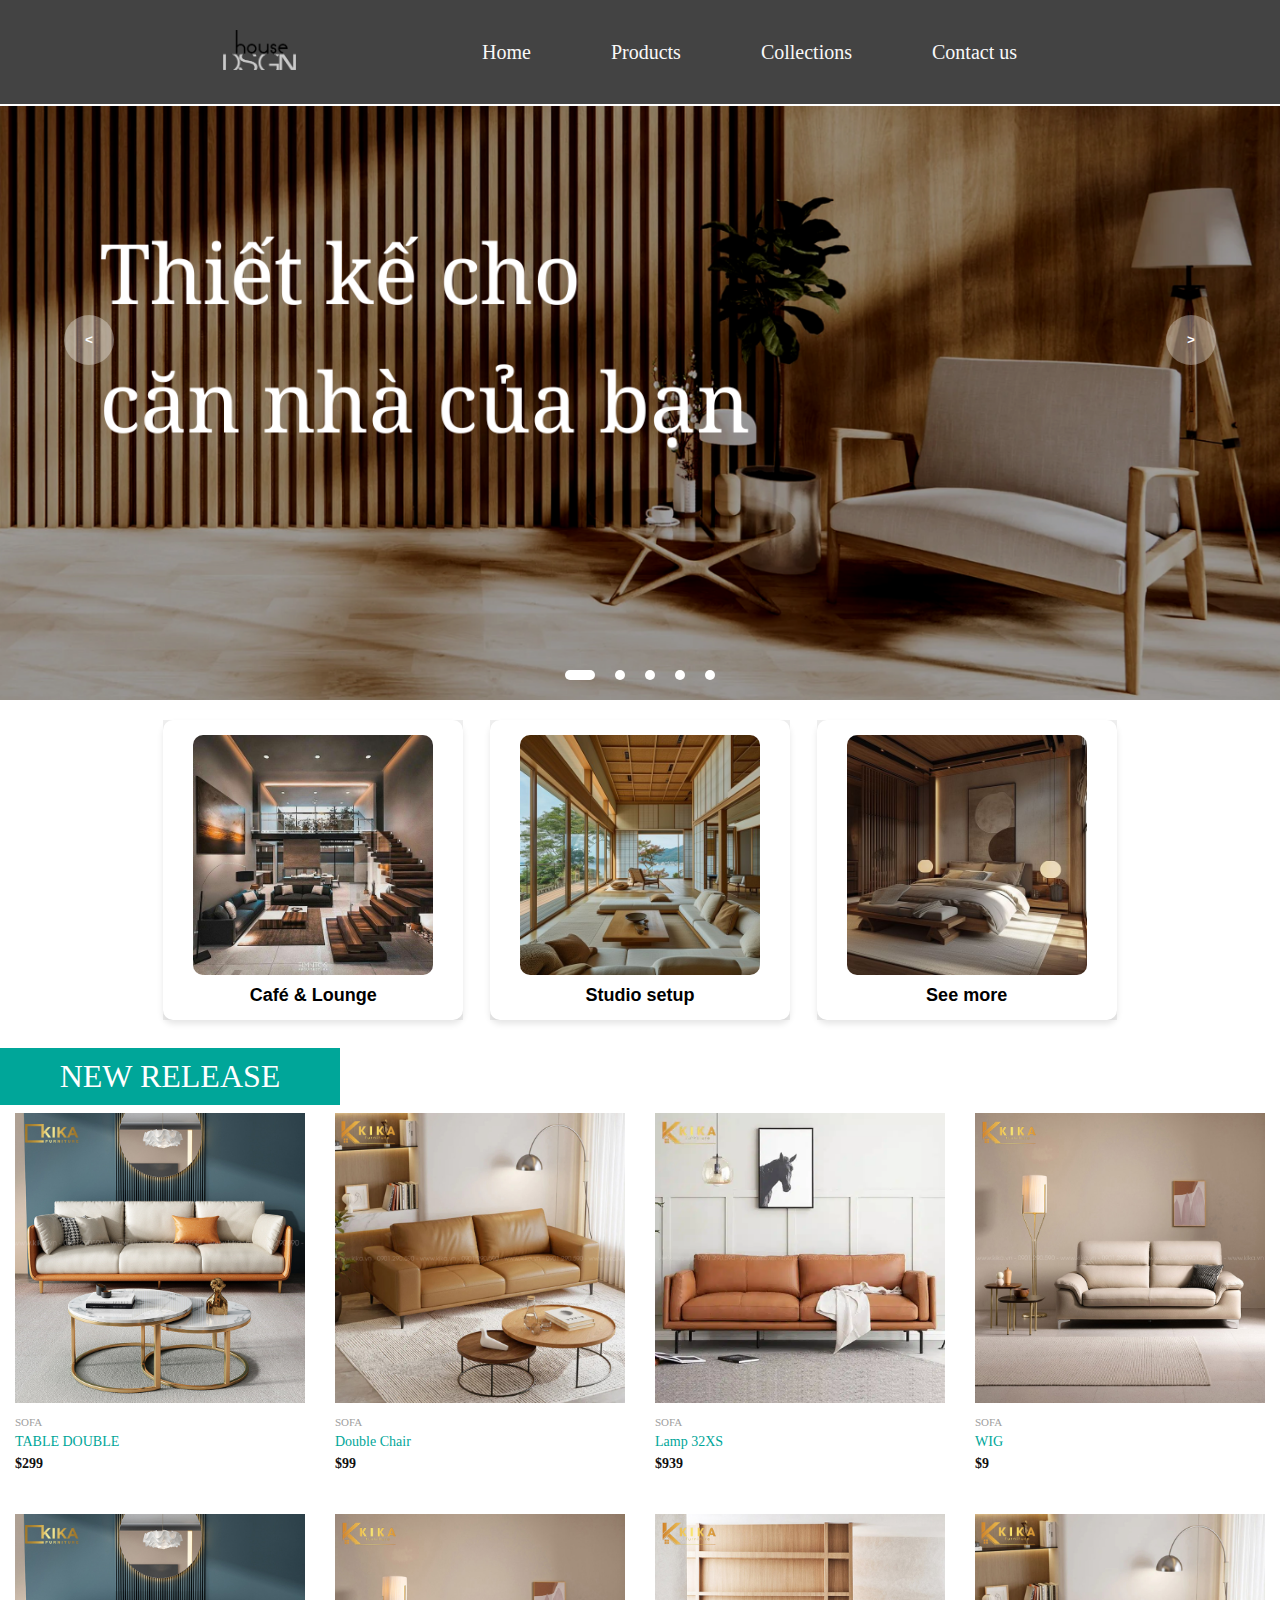
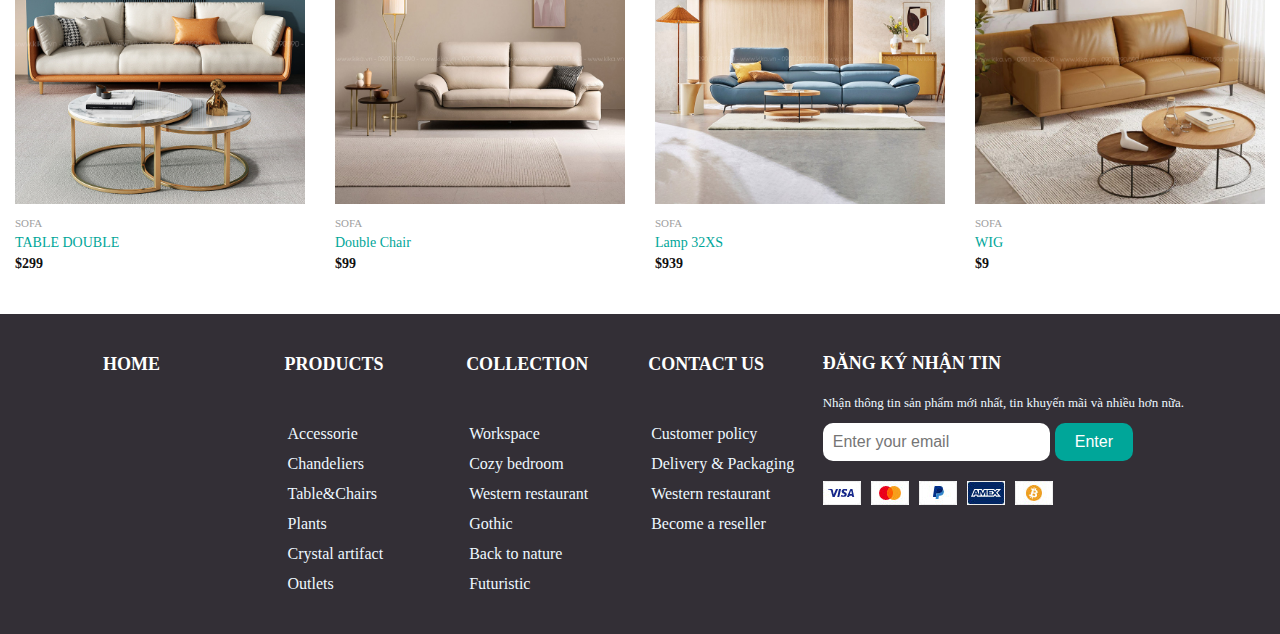
==== index.html @ d5c13649 "sua ten" ====
<!DOCTYPE html>
<html lang="en">
<head>
    <meta charset="UTF-8">
    <meta name="viewport" content="width=device-width, initial-scale=1.0">
    <link rel="stylesheet" href="style_home.css">
    <link rel="stylesheet" href="slide.css">
    <title>INTERIOR WEBSITE</title>
</head>
<body>
  



    <div id="wrapper">
        <div id="header">
          <nav class="container">
            <a href="" id="logo">
              <img src="picture/logo.png" alt="">
            </a>
            <ul id="main-menu">
              <li><a href="/home.html">Home</a></li>
              <li><a href="">Products</a>
                <ul class="sub-menu">
                    <li><a href="">Accessorie</a></li>
                    <li><a href="">Chandeliers</a></li>
                    <li><a href="">Table&Chairs</a></li>
                    <li><a href="">Plants</a></li>
                    <li><a href="">Crystal artifact</a></li>  
                    <li><a href="">Outlets</a></li>                
                </ul>
              </li>
              <li><a href="./Colection.html">Collections</a></li>
              <li><a href="">Contact us</a></li>        
            </ul>
    
          </nav>
        </div>
      </div>




    <div id="main">
        <div class="slider">
            <div class="list">
                <div class="item">
                    <img src="picture/1.png" alt="">
                </div>
                <div class="item">
                    <img src="picture/2.png" alt="">
                </div>
                <div class="item">
                    <img src="picture/3.png" alt="">
                </div>
                <div class="item">
                    <img src="picture/4.png" alt="">
                </div>
                <div class="item">
                    <img src="picture/5.png" alt="">
                </div>
            </div>
            <div class="buttons">
                <button id="prev"><</button>
                <button id="next">></button>
            </div>
            <ul class="dots">
                <li class="active"></li>
                <li></li>
                <li></li>
                <li></li>
                <li></li>
            </ul>
        </div>

        <div class="container">
            
            <button>
                <div class="section">
                    <img src="picture/en1.jpg" alt="Café & Lounge">
                    <h2>Café & Lounge</h2>
                </div>
            </button>
            
            <button>
                <div class="section">
                    <img src="picture/en2.jpg" alt="Studio setup">
                    <h2>Studio setup</h2>
                </div>
            </button>
            
            <button>
                <div class="section">
                    <img src = "picture/en3.jpg" alt = "See more">
                    <h2>See more</h2>
                </div>
            </button>
        </div>
        <div class = "new">NEW RELEASE</div>
        <ul class="products">
            <li>
                <div class="product-item">
                    <div class="product-top">
                        <a href="" class="product-img">
                            <img src="picture/anh1.jpeg" alt="">
                        </a>
                        <a href="" class="buy-now">Buy now</a>
                    </div>
                    <div class="product-inf">
                        <a href="" class="product-cat">Sofa</a>
                        <a href="" class="product-name">TABLE DOUBLE</a>
                        <div class="product-price">$299</div>
                    </div>

                </div>
            </li>
            <li>
                <div class="product-item">
                    <div class="product-top">
                        <a href="" class="product-img">
                            <img src="picture/anh2.jpeg" alt="">
                        </a>
                        <a href="" class="buy-now">Buy now</a>

                    </div>
                    <div class="product-inf">
                        <a href="" class="product-cat">Sofa</a>
                        <a href="" class="product-name">Double Chair</a>
                        <div class="product-price">$99</div>
                    </div>
                    
                </div>
            </li>
            <li>
                <div class="product-item">
                    <div class="product-top">
                        <a href="" class="product-img">
                            <img src="picture/anh3.webp" alt="">
                        </a>
                        <a href="" class="buy-now">Buy now</a>

                    </div>
                    <div class="product-inf">
                        <a href="" class="product-cat">Sofa</a>
                        <a href="" class="product-name">Lamp 32XS</a>
                        <div class="product-price">$939</div>
                    </div>
                    
                </div>
            </li>
            <li>
                <div class="product-item">
                    <div class="product-top">
                        <a href="" class="product-img">
                            <img src="picture/anh5.jpeg" alt="">
                        </a>
                        <a href="" class="buy-now">Buy now</a>

                    </div>
                    <div class="product-inf">
                        <a href="" class="product-cat">Sofa</a>
                        <a href="" class="product-name">WIG</a>
                        <div class="product-price">$9</div>
                    </div>
                    
                </div>
            </li>
        </ul>

        <ul class="products">
            <li>
                <div class="product-item">
                    <div class="product-top">
                        <a href="" class="product-img">
                            <img src="picture/anh1.jpeg" alt="">
                        </a>
                        <a href="" class="buy-now">Buy now</a>
                    </div>
                    <div class="product-inf">
                        <a href="" class="product-cat">Sofa</a>
                        <a href="" class="product-name">TABLE DOUBLE</a>
                        <div class="product-price">$299</div>
                    </div>

                </div>
            </li>
            <li>
                <div class="product-item">
                    <div class="product-top">
                        <a href="" class="product-img">
                            <img src="picture/anh5.jpeg" alt="">
                        </a>
                        <a href="" class="buy-now">Buy now</a>

                    </div>
                    <div class="product-inf">
                        <a href="" class="product-cat">Sofa</a>
                        <a href="" class="product-name">Double Chair</a>
                        <div class="product-price">$99</div>
                    </div>
                    
                </div>
            </li>
            <li>
                <div class="product-item">
                    <div class="product-top">
                        <a href="" class="product-img">
                            <img src="picture/anh4.jpeg" alt="">
                        </a>
                        <a href="" class="buy-now">Buy now</a>

                    </div>
                    <div class="product-inf">
                        <a href="" class="product-cat">Sofa</a>
                        <a href="" class="product-name">Lamp 32XS</a>
                        <div class="product-price">$939</div>
                    </div>
                    
                </div>
            </li>
            <li>
                <div class="product-item">
                    <div class="product-top">
                        <a href="" class="product-img">
                            <img src="picture/anh2.jpeg" alt="">
                        </a>
                        <a href="" class="buy-now">Buy now</a>

                    </div>
                    <div class="product-inf">
                        <a href="" class="product-cat">Sofa</a>
                        <a href="" class="product-name">WIG</a>
                        <div class="product-price">$9</div>
                    </div>
                    
                </div>
            </li>
        </ul>
    </div>








    <footer>
        <div class="row">
            <div class="col">
                <h3>Home</h3>
            </div>
            <div class="col">
                <h3>Products</h3>
                <ul>
                   <li><a href="">Accessorie</a></li>
                   <li><a href="">Chandeliers</a></li>
                   <li><a href="">Table&Chairs</a></li>
                   <li><a href="">Plants</a></li>
                   <li><a href="">Crystal artifact</a></li>
                   <li><a href="">Outlets</a></li>
                </ul>
            </div>
            <div class="col">
                <h3>Collection</h3>
                <ul>
                   <li><a href="">Workspace</a></li>
                   <li><a href="">Cozy bedroom</a></li>
                   <li><a href="">Western restaurant</a></li>
                   <li><a href="">Gothic</a></li>
                   <li><a href="">Back to nature</a></li>
                   <li><a href="">Futuristic</a></li>
                </ul>
            </div>
            <div class="col">
                <h3>Contact Us</h3>
                <ul>
                   <li><a href="">Customer policy</a></li>
                   <li><a href="">Delivery & Packaging</a></li>
                   <li><a href="">Western restaurant</a></li>
                   <li><a href="">Become a reseller</a></li>              
                </ul>
            </div>
            <div class="footer-widget">            
                <h3>Đăng ký nhận tin</h3>
                <p>Nhận thông tin sản phẩm mới nhất, tin khuyến mãi và nhiều hơn nữa.</p>
                <div class="email-input">
                    <input type="email" id="email" name="email" placeholder="Enter your email">
                    <button type="submit">Enter</button>
                </div> 
                <div class="footer-payment">
                    <ul class="list-payment">
                        <li class="item">
                            <img src="/picture/pay1.jpg" alt="">
                        </li>
                        <li class="item">
                            <img src="/picture/pay2.jpg" alt="">
                        </li>
                        <li class="item">
                            <img src="/picture/pay3.jpg" alt="">
                        </li>
                        <li class="item">
                            <img src="/picture/pay4.jpg" alt="">
                        </li>
                        <li class="item">
                            <img src="/picture/pay5.jpg" alt="">
                        </li>
                    </ul>
                </div>                   
            </div>
        </div>
    </footer>
    <script src="slide.js"></script>
</body>
</html>
---- style_home.css ----
body {
    margin: 0;
    padding: 0;
    font-family:initial;
} 

/*---------------------------------------------*/



/* Định kiểu cho phần container */
.container {
    display: flex; /* Sử dụng flexbox để sắp xếp các phần tử con */
    justify-content: space-around; /* Sắp xếp đều các phần tử trong container */
    align-items: center; /* Căn giữa các phần tử theo chiều dọc */
    gap: 20px; /* Khoảng cách giữa các phần tử con */
    padding: 20px; /* Khoảng cách giữa container và các phần tử con */
}

/* Định kiểu cho các nút trong container */
.container button {
    border: none; /* Loại bỏ viền của nút */
    padding: 0; /* Loại bỏ padding của nút */
}

.container .section {
    width: 300px; /* Đặt chiều rộng cố định cho mỗi section */
    height: 300px; /* Đặt chiều cao cố định cho mỗi section */
    display: flex; /* Sử dụng flexbox để căn chỉnh nội dung */
    flex-direction: column; /* Sắp xếp nội dung theo cột */
    align-items: center; /* Căn giữa nội dung theo chiều ngang */
    justify-content: center; /* Căn giữa nội dung theo chiều dọc */
    text-align: center; /* Căn giữa văn bản */
    background-color: white; /* Màu nền cho mỗi section */
    border-radius: 10px; /* Làm tròn các góc */
    box-shadow: 0 4px 6px rgba(0, 0, 0, 0.1); /* Hiệu ứng bóng đổ */
    transition: transform 0.3s ease; /* Hiệu ứng chuyển đổi kích thước khi di chuột qua */
}


.container .section:hover {
    transform: scale(1.05); 
}


.container .section img {
    width: 80%;
    height: auto; 
    border-radius: 10px; 
}


.container .section h2 {
    margin-top: 10px; 
    font-size: 18px; 
}

* {
    padding: 0;
    margin: 0;

}

/*---------------------------------------------*/
.new {
    font-size: 32px;
    padding: 10px 20px;
    background-color: #00A699;
    color:#fff;
    margin-top: 8px;
    margin-bottom: 8px;
    width: 300px;
    text-align: center;
    font-family: initial;
}
body {
    font-size: 14px;
    color: #111;
    line-height: 1.15;
}



h3 {
    color: #111;
    padding: 10px 20px;
    text-transform: uppercase;
    border: 1px solid #bebebe;
    display: inline-block;
}
.headline {
    text-align: center;
    margin: 40px 0;

}
ul.products {
    display: flex;
    flex-wrap: wrap;
    justify-content: space-between;
    list-style: none;
    
}
ul.products li {
    flex-basis: 25%;
    padding-left: 15px;
    padding-right: 15px;
    box-sizing: border-box;
    margin-bottom: 30px;
}
ul.products li img {
    max-width: 100%;
    height: auto;
}
ul.products li .product-top{
    position: relative;
    overflow: hidden;
}
ul.products li .product-top .product-img {
    display: block;
}
ul.products li:hover .product-top .product-img img{
    filter: opacity(50%);
}
ul.products li .product-top .product-img img {
    display: block;
}
ul.products li .product-top a.buy-now {
    text-transform: uppercase;
    text-decoration: none;
    text-align: center;
    display: block;
    background-color: #00A699;
    color: #fff;
    padding: 10px 0;
    position: absolute;
    bottom: -36px;
    width: 100%;
    transition: 0.25s ease-in-out;
    opacity: 0.85;
}
ul.products li:hover a.buy-now{
    bottom: 0px;
}
ul.products li .product-inf {
    padding: 10px 0;
}
ul.products li .product-inf a {
    display: block;
    text-decoration: none;
}
ul.products li .product-inf a.product-cat {
    font-size: 11px;
    text-transform: uppercase;
    color: #9e9e9e;
    padding: 3px 0;


}
ul.products li .product-inf a.product-name {
    color: #00A699;
    padding: 3px 0;

}
ul.products li .product-inf .product-price {
    color: #111;
    padding: 2px 0;
    font-weight: 600;

}




/*---------------------------------------------*/
footer{
    width: 100%;
    position: absolute;
    padding-top: 32px;
    padding-bottom: 0px;
    background-color:rgb(51, 47, 54);
    color: #eef8ff;
    padding: 30px 0 30px;
    font-size: 13px;
    line-height: 20px;
    
}
.row{
    width: 85%;
    margin: auto;
    display: flex;
    flex-wrap: wrap;
    align-items:flex-start;
    justify-content: space-around;
    
}
.col{
    color: #fff;
    flex-basis: 25%;
    padding: 10px;
    flex: 1; 
    padding: 0 10px; 
    align-items: center;
    
}
.col h3{
    align-items: center;
    text-align: center;
    border: none;
    color: #fff;
    font-size: 18px;
    display: flex; 
    width: fit-content;
    margin-bottom: 40px;
    position: relative;
    left: -23px;
}
.col ul li a{    
    align-items: center;
    text-decoration: none;
    list-style-type: none;
    color:#eef8ff;
}
.col ul li {
    align-items: center;
    font-size: 16px; 
    margin-bottom: 10px; 
}

.col ul{
    align-items: center;
    list-style-type: none;
    font-size: 10px;
    padding: 0; 
    margin: 0;
    
}
.email-input {
    display: flex;
    align-items: center;
    width: 300px; /* Độ rộng của thanh nhập */
}

.email-input input[type="email"] {
    flex: 1; /* Mở rộng input để điền vào phần còn lại của không gian */
    padding: 10px; /* Khoảng cách nội dung với viền */
    border: none; /* Viền */
    border-radius: 1px; /* Bo tròn góc */
    font-size: 16px; /* Kích thước chữ */
    margin-right: 5px; /* Khoảng cách với button */
    border-radius: 10px;
}

.email-input button {
    padding: 10px 20px; /* Khoảng cách nội dung với viền */
    background-color: #00A699; /* Màu nền của button */
    border: none; /* Không có viền */
    border-radius: 10px; /* Bo tròn góc */
    color: #fff; /* Màu chữ */
    font-size: 16px; /* Kích thước chữ */
    cursor: pointer; /* Con trỏ khi di chuột vào */
}
.footer-widget h3{
    border: none;
    color: #fff;
    text-align: left;
    margin-left: -20px;
    font-size: 18px;
    margin-top: -1px;
}
.footer-widget p{
    margin: 10px 0;
}
.footer-payment ul li{
    list-style: none;
    margin: 10px 10px 0px 0px;
}
.footer-payment ul{
    display: flex;
    margin: 10px 0;
    
}









.container{
    max-width: 960px;
    margin: 0px auto;
}  
#header{
    background-color: #434343;       
    width: 100%;
    
    top: 0;
    border-bottom: 2px solid #fff;
    position: fixed;
    z-index: 9999;
}    
       
nav{
    display: flex;
    justify-content:space-between;
    justify-items: center;
    z-index: 100;
}
#logo{
    padding: 10px 0px;
    
}
#logo img{
    width: auto;
    height: 40px;
}    
#main-menu{
    display: flex;
    list-style: none;
    margin: 0;
    padding: 0;
   
}

#main-menu li{
    position: relative;
    
}
#main-menu li a{
    color: #f8f8f8;
    display: block;
    padding: 0px 40px;
    text-decoration: none;
    font-size: 20px;
    
    
}
#main-menu ul.sub-menu{
    position: absolute;
    background-color: #3B3B3B;
    padding: 15px 0px;
    list-style: none;
    width: 200px;
    border: 1px solid #434343;
    display: none;
    
}
#main-menu li:hover>ul.sub-menu{
    display: block;
}

#main-menu ul.sub-menu a{
    padding: 8px 15px;
    border-bottom: 1px solid #434343;
}
#main-menu ul.sub-menu li:hover a{
    border-bottom: 1px solid #d77e19; 
}
#main-menu ul.sub-menu li:last-child a{
    border: none;
}
#main-menu ul li:hover a{
    color: #00A699;
}

/*---------------------------------------------*/
---- slide.css ----
.slider{
    width: 1300px;
    max-width: 100vw;
    height: 700px;
    margin: auto;
    position: relative;
    overflow: hidden;
}
.slider .list{
    position: absolute;
    width: max-content;
    height: 100%;
    left: 0;
    top: 0;
    display: flex;
    transition: 1s;
}
.slider .list img{
    width: 1300px;
    max-width: 100vw;
    height: 100%;
    object-fit: cover;
}
.slider .buttons{
    position: absolute;
    top: 45%;
    left: 5%;
    width: 90%;
    display: flex;
    justify-content: space-between;
}
.slider .buttons button{
    width: 50px;
    height: 50px;
    border-radius: 50%;
    background-color: #fff5;
    color: #fff;
    border: none;
    font-family: monospace;
    font-weight: bold;
}
.slider .dots{
    position: absolute;
    bottom: 10px;
    left: 0;
    color: #fff;
    width: 100%;
    margin: 0;
    padding: 0;
    display: flex;
    justify-content: center;
}
.slider .dots li{
    list-style: none;
    width: 10px;
    height: 10px;
    background-color: #fff;
    margin: 10px;
    border-radius: 20px;
    transition: 0.5s;
}
.slider .dots li.active{
    width: 30px;
}
@media screen and (max-width: 768px){
    .slider{
        height: 400px;
    }
}
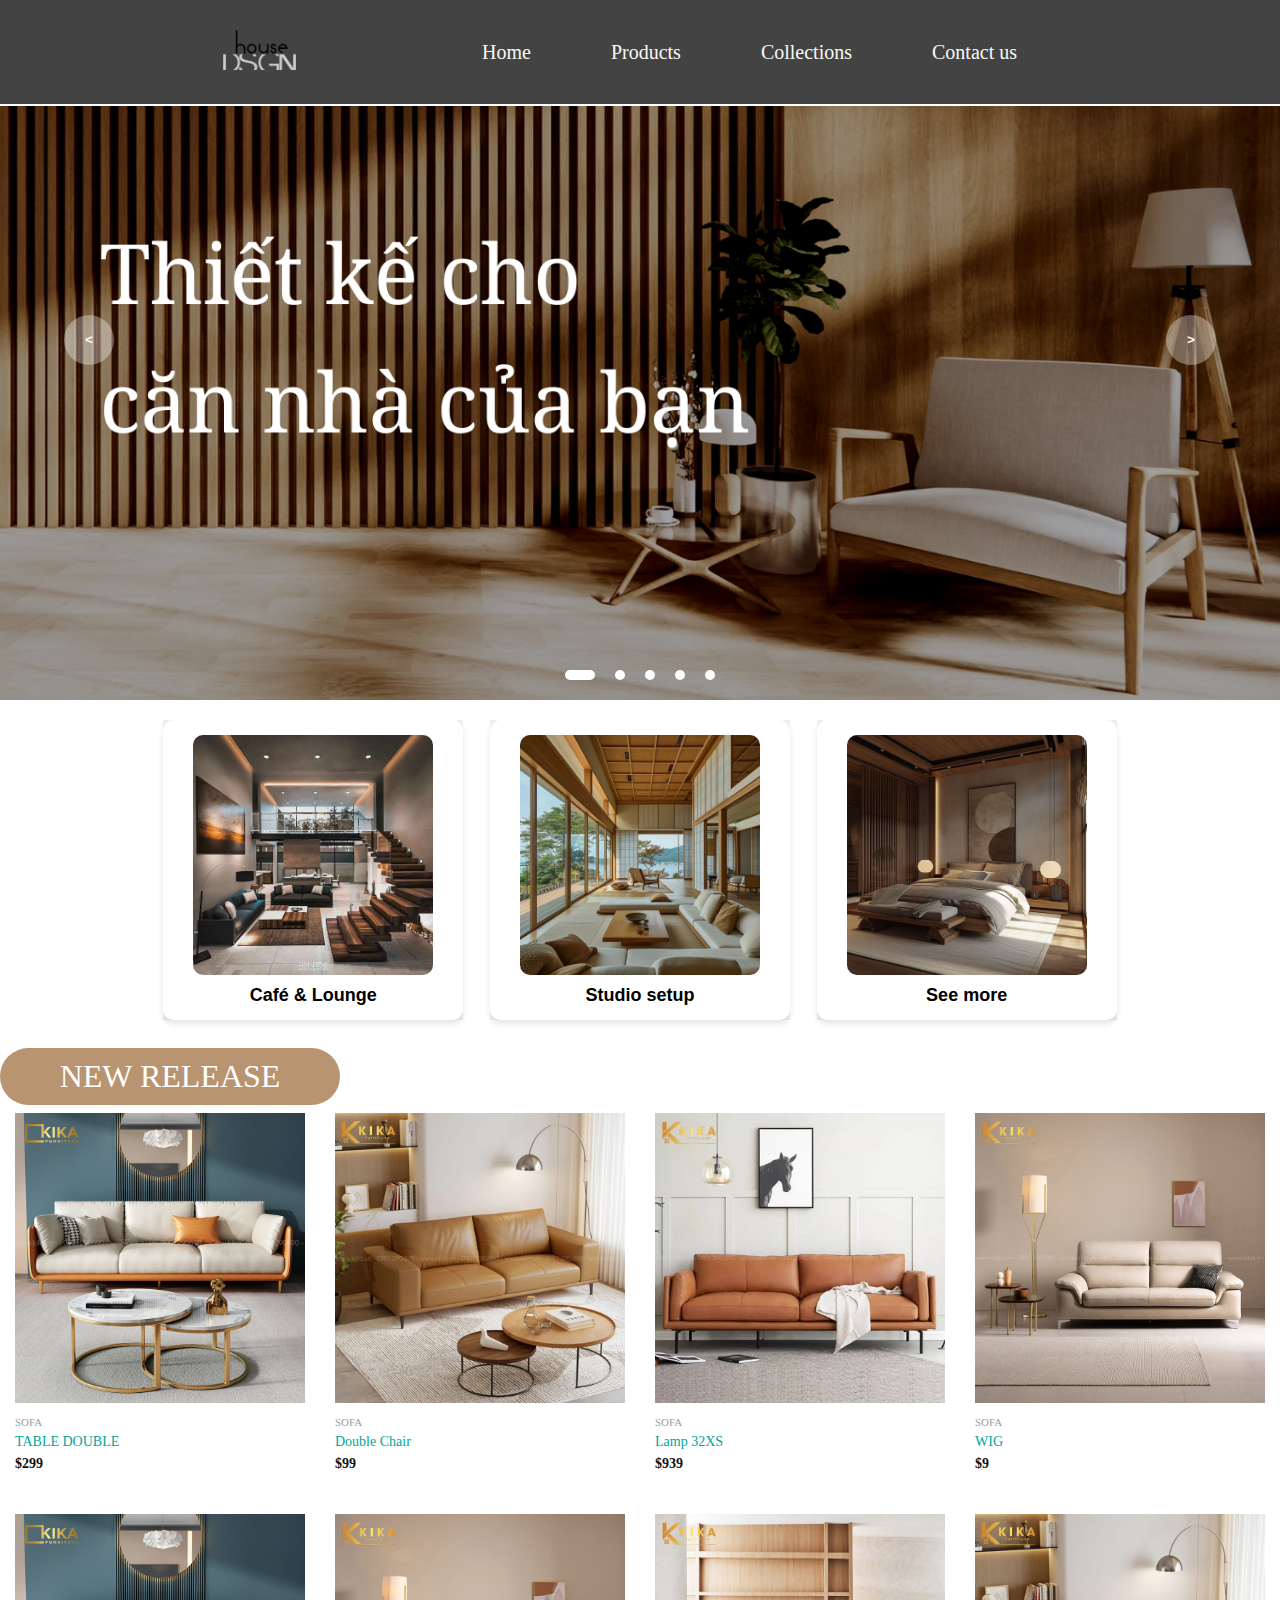
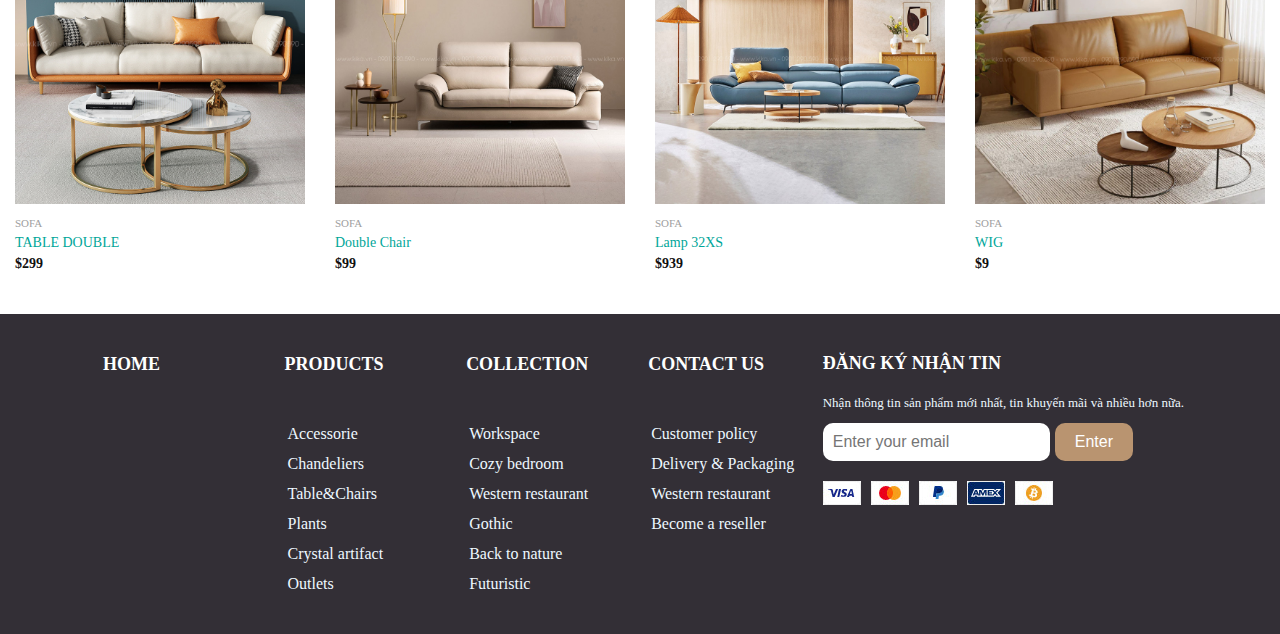
==== commit a97a9c37: "fix link home+collection" ====
--- a/index.html
+++ b/index.html
@@ -19,7 +19,7 @@
               <img src="picture/logo.png" alt="">
             </a>
             <ul id="main-menu">
-              <li><a href="/home.html">Home</a></li>
+              <li><a href="./home.html">Home</a></li>
               <li><a href="">Products</a>
                 <ul class="sub-menu">
                     <li><a href="">Accessorie</a></li>
@@ -291,19 +291,19 @@
                 <div class="footer-payment">
                     <ul class="list-payment">
                         <li class="item">
-                            <img src="/picture/pay1.jpg" alt="">
-                        </li>
-                        <li class="item">
-                            <img src="/picture/pay2.jpg" alt="">
-                        </li>
-                        <li class="item">
-                            <img src="/picture/pay3.jpg" alt="">
-                        </li>
-                        <li class="item">
-                            <img src="/picture/pay4.jpg" alt="">
-                        </li>
-                        <li class="item">
-                            <img src="/picture/pay5.jpg" alt="">
+                            <img src="./picture/pay1.jpg" alt="">
+                        </li>
+                        <li class="item">
+                            <img src="./picture/pay2.jpg" alt="">
+                        </li>
+                        <li class="item">
+                            <img src="./picture/pay3.jpg" alt="">
+                        </li>
+                        <li class="item">
+                            <img src="./picture/pay4.jpg" alt="">
+                        </li>
+                        <li class="item">
+                            <img src="./picture/pay5.jpg" alt="">
                         </li>
                     </ul>
                 </div>                   
--- a/style_home.css
+++ b/style_home.css
@@ -66,13 +66,14 @@
 .new {
     font-size: 32px;
     padding: 10px 20px;
-    background-color: #00A699;
+    background-color: #B99470;
     color:#fff;
     margin-top: 8px;
     margin-bottom: 8px;
     width: 300px;
     text-align: center;
     font-family: initial;
+    border-radius: 40px;
 }
 body {
     font-size: 14px;
@@ -130,7 +131,7 @@
     text-decoration: none;
     text-align: center;
     display: block;
-    background-color: #00A699;
+    background-color: #B99470;
     color: #fff;
     padding: 10px 0;
     position: absolute;
@@ -253,7 +254,7 @@
 
 .email-input button {
     padding: 10px 20px; /* Khoảng cách nội dung với viền */
-    background-color: #00A699; /* Màu nền của button */
+    background-color: #B99470; /* Màu nền của button */
     border: none; /* Không có viền */
     border-radius: 10px; /* Bo tròn góc */
     color: #fff; /* Màu chữ */
@@ -363,7 +364,10 @@
     border: none;
 }
 #main-menu ul li:hover a{
-    color: #00A699;
-}
+    color: #eef8ff;
+}
+#main-menu li:hover a{
+    color:#000;
+};
 
 /*---------------------------------------------*/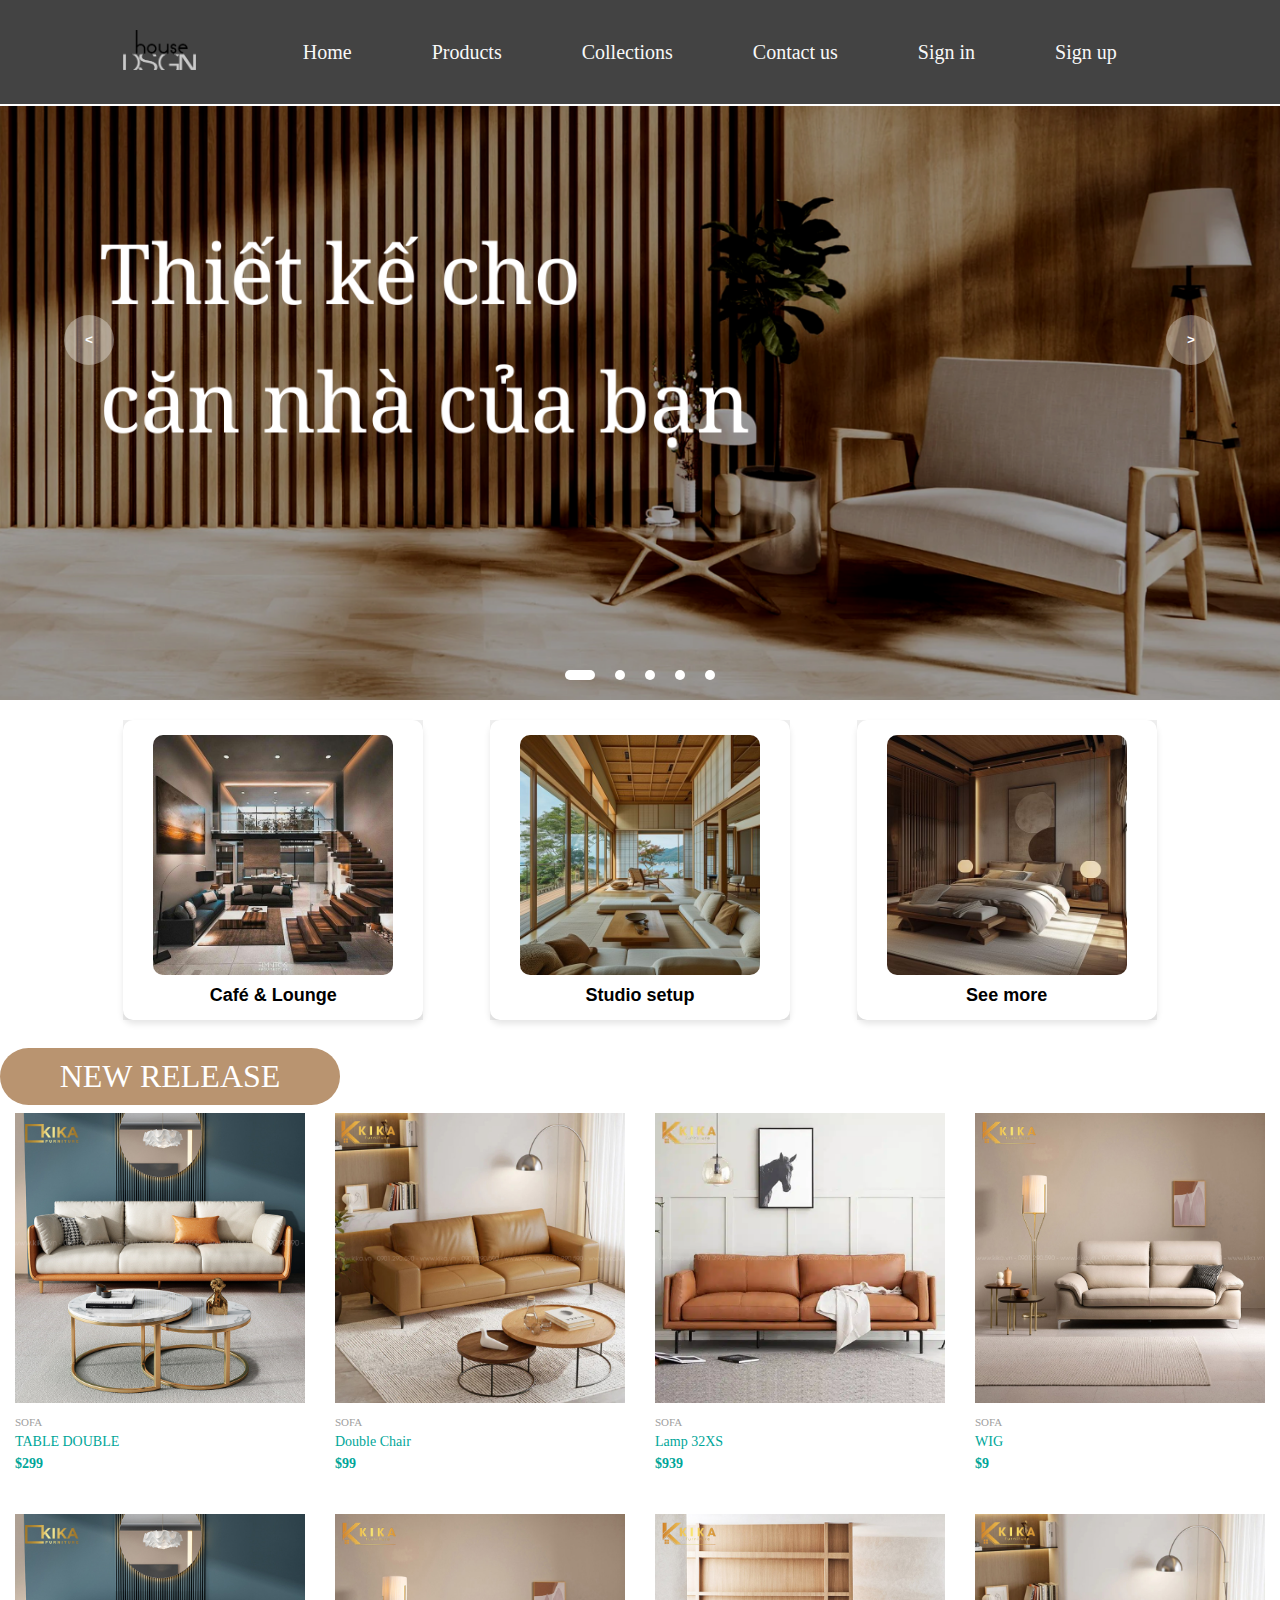
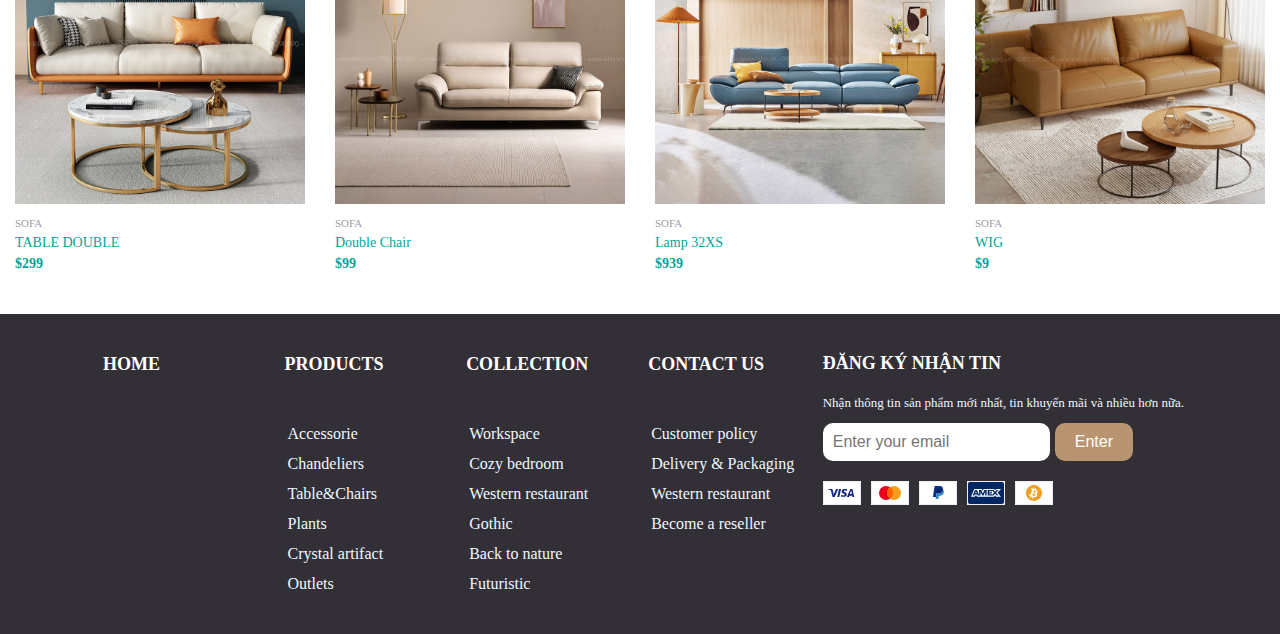
==== commit a156d07f: "overall style fixxing" ====
--- a/index.html
+++ b/index.html
@@ -19,19 +19,22 @@
               <img src="picture/logo.png" alt="">
             </a>
             <ul id="main-menu">
-              <li><a href="./home.html">Home</a></li>
-              <li><a href="">Products</a>
+              <li><a href="./index.html">Home</a></li>
+              <li><a href="./product.html">Products</a>
                 <ul class="sub-menu">
-                    <li><a href="">Accessorie</a></li>
-                    <li><a href="">Chandeliers</a></li>
-                    <li><a href="">Table&Chairs</a></li>
-                    <li><a href="">Plants</a></li>
-                    <li><a href="">Crystal artifact</a></li>  
-                    <li><a href="">Outlets</a></li>                
+                    <li><a href="./product.html">Accessories</a></li>
+                    <li><a href="./product.html">Chandeliers</a></li>
+                    <li><a href="./product.html">Table&Chairs</a></li>
+                    <li><a href="./product.html">Plants</a></li>
+                    <li><a href="./product.html">Crystal artifact</a></li>  
+                    <li><a href="./product.html">Outlets</a></li>                
                 </ul>
               </li>
               <li><a href="./Colection.html">Collections</a></li>
-              <li><a href="">Contact us</a></li>        
+              <li><a href="./contact.html">Contact us</a></li>   
+              <li id="in"><a href= "./sign-in.html">Sign in</a></li>
+              <li id="up"><a href= "./sign-up.html">Sign up</a></li>   
+              
             </ul>
     
           </nav>
--- a/style_home.css
+++ b/style_home.css
@@ -9,33 +9,33 @@
 
 
 
-/* Định kiểu cho phần container */
+
 .container {
-    display: flex; /* Sử dụng flexbox để sắp xếp các phần tử con */
-    justify-content: space-around; /* Sắp xếp đều các phần tử trong container */
-    align-items: center; /* Căn giữa các phần tử theo chiều dọc */
-    gap: 20px; /* Khoảng cách giữa các phần tử con */
-    padding: 20px; /* Khoảng cách giữa container và các phần tử con */
-}
-
-/* Định kiểu cho các nút trong container */
+    display: flex; 
+    justify-content: space-around; 
+    align-items: center; 
+    gap: 20px; 
+    padding: 20px; 
+}
+
+
 .container button {
-    border: none; /* Loại bỏ viền của nút */
-    padding: 0; /* Loại bỏ padding của nút */
+    border: none; 
+    padding: 0; 
 }
 
 .container .section {
-    width: 300px; /* Đặt chiều rộng cố định cho mỗi section */
-    height: 300px; /* Đặt chiều cao cố định cho mỗi section */
-    display: flex; /* Sử dụng flexbox để căn chỉnh nội dung */
-    flex-direction: column; /* Sắp xếp nội dung theo cột */
-    align-items: center; /* Căn giữa nội dung theo chiều ngang */
-    justify-content: center; /* Căn giữa nội dung theo chiều dọc */
-    text-align: center; /* Căn giữa văn bản */
-    background-color: white; /* Màu nền cho mỗi section */
-    border-radius: 10px; /* Làm tròn các góc */
-    box-shadow: 0 4px 6px rgba(0, 0, 0, 0.1); /* Hiệu ứng bóng đổ */
-    transition: transform 0.3s ease; /* Hiệu ứng chuyển đổi kích thước khi di chuột qua */
+    width: 300px; 
+    height: 300px; 
+    display: flex; 
+    flex-direction: column; 
+    align-items: center; 
+    justify-content: center; 
+    text-align: center; 
+    background-color: white; 
+    border-radius: 10px; 
+    box-shadow: 0 4px 6px rgba(0, 0, 0, 0.1); 
+    transition: transform 0.3s ease; 
 }
 
 
@@ -131,7 +131,7 @@
     text-decoration: none;
     text-align: center;
     display: block;
-    background-color: #B99470;
+    background-color: #00A699;
     color: #fff;
     padding: 10px 0;
     position: absolute;
@@ -164,7 +164,7 @@
 
 }
 ul.products li .product-inf .product-price {
-    color: #111;
+    color: #00A699;
     padding: 2px 0;
     font-weight: 600;
 
@@ -239,27 +239,27 @@
 .email-input {
     display: flex;
     align-items: center;
-    width: 300px; /* Độ rộng của thanh nhập */
+    width: 300px; 
 }
 
 .email-input input[type="email"] {
-    flex: 1; /* Mở rộng input để điền vào phần còn lại của không gian */
-    padding: 10px; /* Khoảng cách nội dung với viền */
-    border: none; /* Viền */
-    border-radius: 1px; /* Bo tròn góc */
-    font-size: 16px; /* Kích thước chữ */
-    margin-right: 5px; /* Khoảng cách với button */
+    flex: 1; 
+    padding: 10px; 
+    border: none; 
+    border-radius: 1px; 
+    font-size: 16px; 
+    margin-right: 5px; 
     border-radius: 10px;
 }
 
 .email-input button {
-    padding: 10px 20px; /* Khoảng cách nội dung với viền */
-    background-color: #B99470; /* Màu nền của button */
-    border: none; /* Không có viền */
-    border-radius: 10px; /* Bo tròn góc */
-    color: #fff; /* Màu chữ */
-    font-size: 16px; /* Kích thước chữ */
-    cursor: pointer; /* Con trỏ khi di chuột vào */
+    padding: 10px 20px; 
+    background-color: #B99470; 
+    border: none; 
+    border-radius: 10px; 
+    color: #fff; 
+    font-size: 16px; 
+    cursor: pointer; 
 }
 .footer-widget h3{
     border: none;
@@ -291,7 +291,7 @@
 
 
 .container{
-    max-width: 960px;
+    max-width: 1080px;
     margin: 0px auto;
 }  
 #header{
@@ -332,7 +332,7 @@
 }
 #main-menu li a{
     color: #f8f8f8;
-    display: block;
+    display: flex;
     padding: 0px 40px;
     text-decoration: none;
     font-size: 20px;
@@ -358,7 +358,7 @@
     border-bottom: 1px solid #434343;
 }
 #main-menu ul.sub-menu li:hover a{
-    border-bottom: 1px solid #d77e19; 
+    border-bottom: 1px solid #00A699; 
 }
 #main-menu ul.sub-menu li:last-child a{
     border: none;
@@ -367,7 +367,11 @@
     color: #eef8ff;
 }
 #main-menu li:hover a{
-    color:#000;
+    color:#00A699;
 };
 
+
+
+
+
 /*---------------------------------------------*/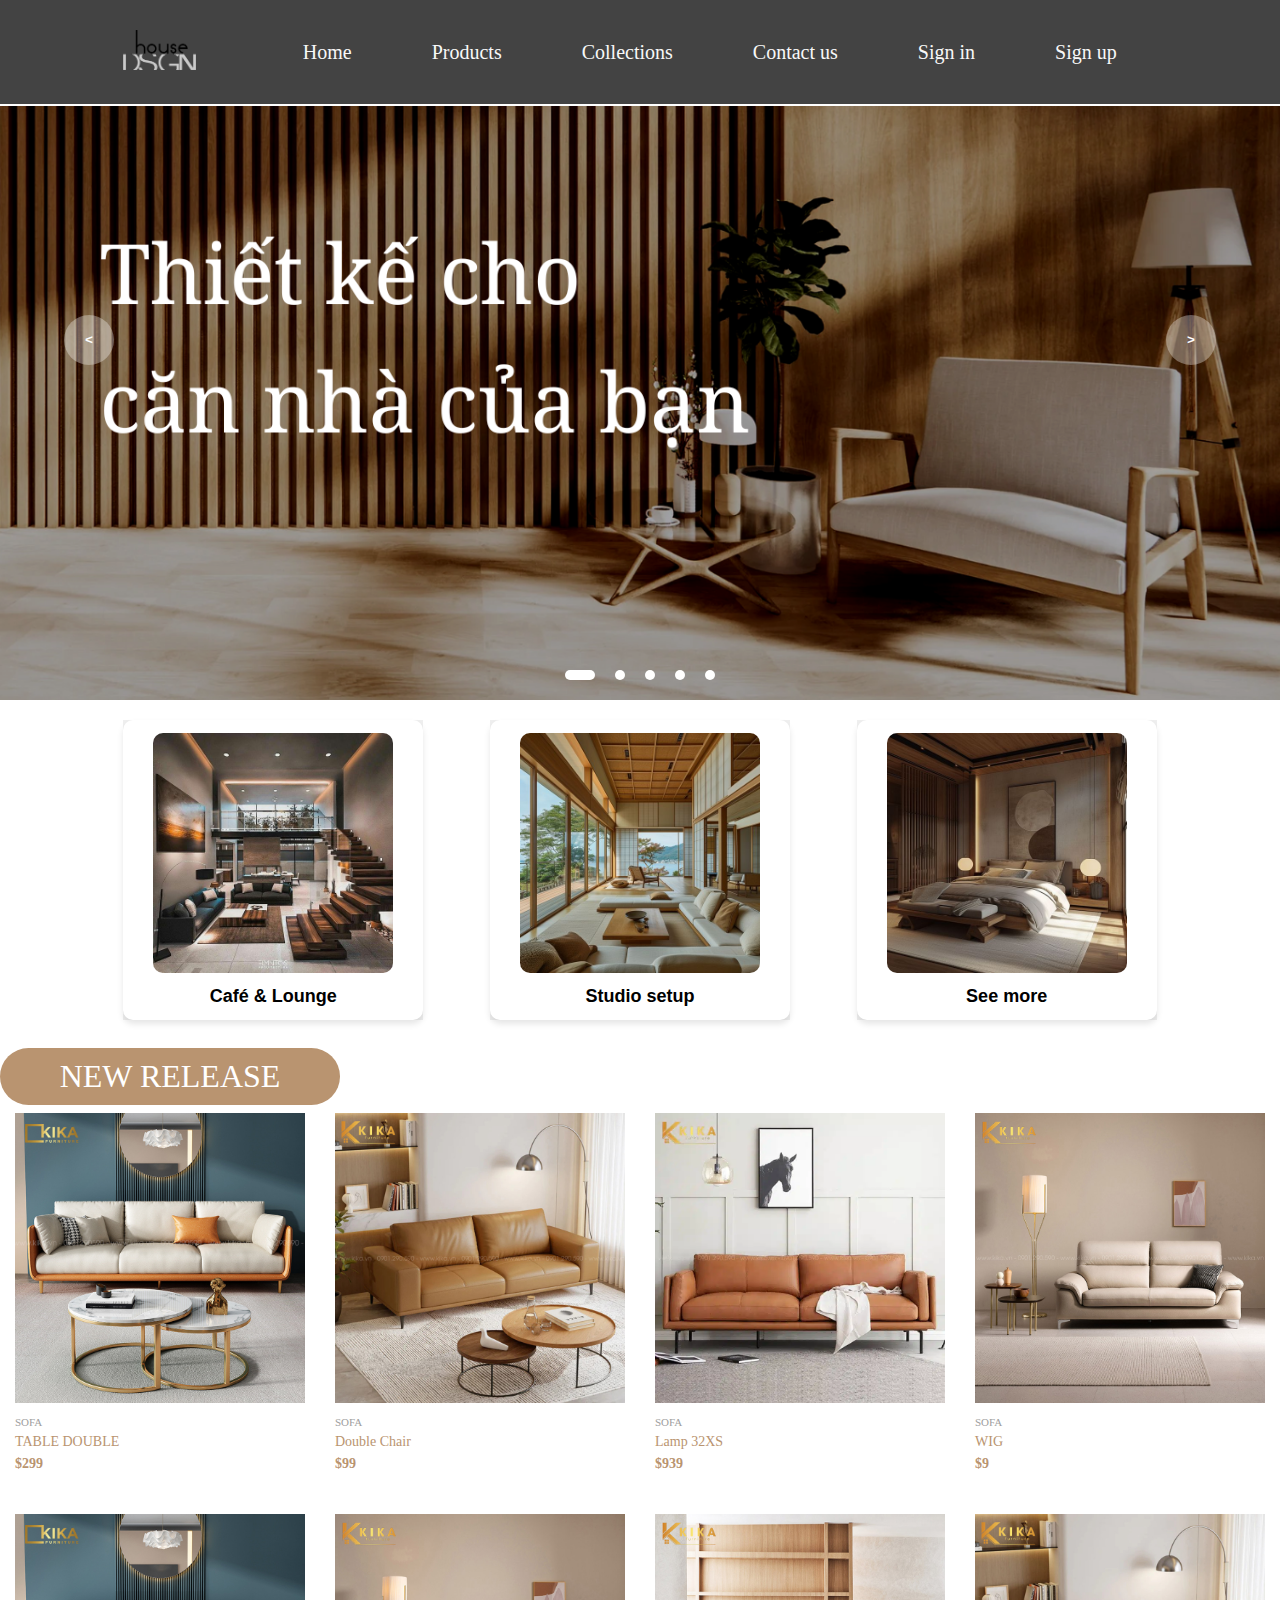
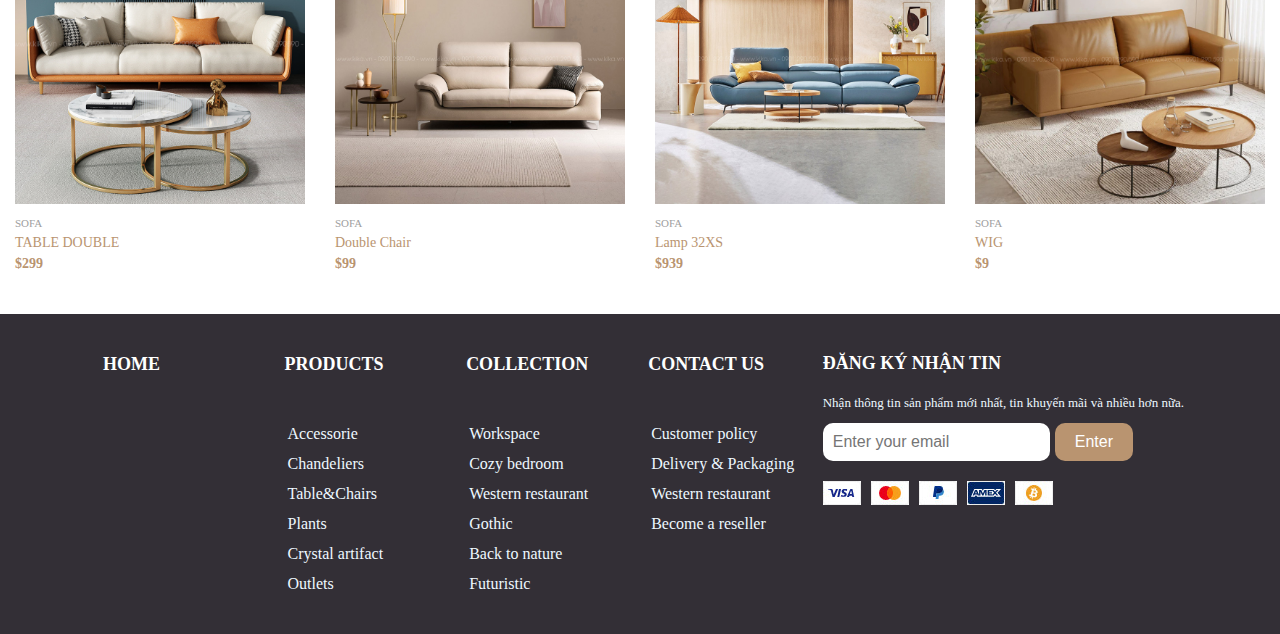
==== commit 7eb803e2: "update color css" ====
--- a/index.html
+++ b/index.html
@@ -80,21 +80,28 @@
             
             <button>
                 <div class="section">
+                    <a href = "./product.html">
                     <img src="picture/en1.jpg" alt="Café & Lounge">
+                    </a>
                     <h2>Café & Lounge</h2>
+                  
                 </div>
             </button>
             
             <button>
                 <div class="section">
+                    <a href = "./product.html">
                     <img src="picture/en2.jpg" alt="Studio setup">
+                    </a>
                     <h2>Studio setup</h2>
                 </div>
             </button>
             
             <button>
                 <div class="section">
+                    <a href = "./product.html">
                     <img src = "picture/en3.jpg" alt = "See more">
+                    </a>
                     <h2>See more</h2>
                 </div>
             </button>
--- a/style_home.css
+++ b/style_home.css
@@ -131,7 +131,7 @@
     text-decoration: none;
     text-align: center;
     display: block;
-    background-color: #00A699;
+    background-color: #B99470;
     color: #fff;
     padding: 10px 0;
     position: absolute;
@@ -159,12 +159,12 @@
 
 }
 ul.products li .product-inf a.product-name {
-    color: #00A699;
+    color: #B99470;
     padding: 3px 0;
 
 }
 ul.products li .product-inf .product-price {
-    color: #00A699;
+    color: #B99470;
     padding: 2px 0;
     font-weight: 600;
 
@@ -358,16 +358,16 @@
     border-bottom: 1px solid #434343;
 }
 #main-menu ul.sub-menu li:hover a{
-    border-bottom: 1px solid #00A699; 
+    border-bottom: 1px solid #B99470; 
 }
 #main-menu ul.sub-menu li:last-child a{
     border: none;
 }
 #main-menu ul li:hover a{
-    color: #eef8ff;
+    color: #fff;
 }
 #main-menu li:hover a{
-    color:#00A699;
+    color:#B99470;
 };
 
 
